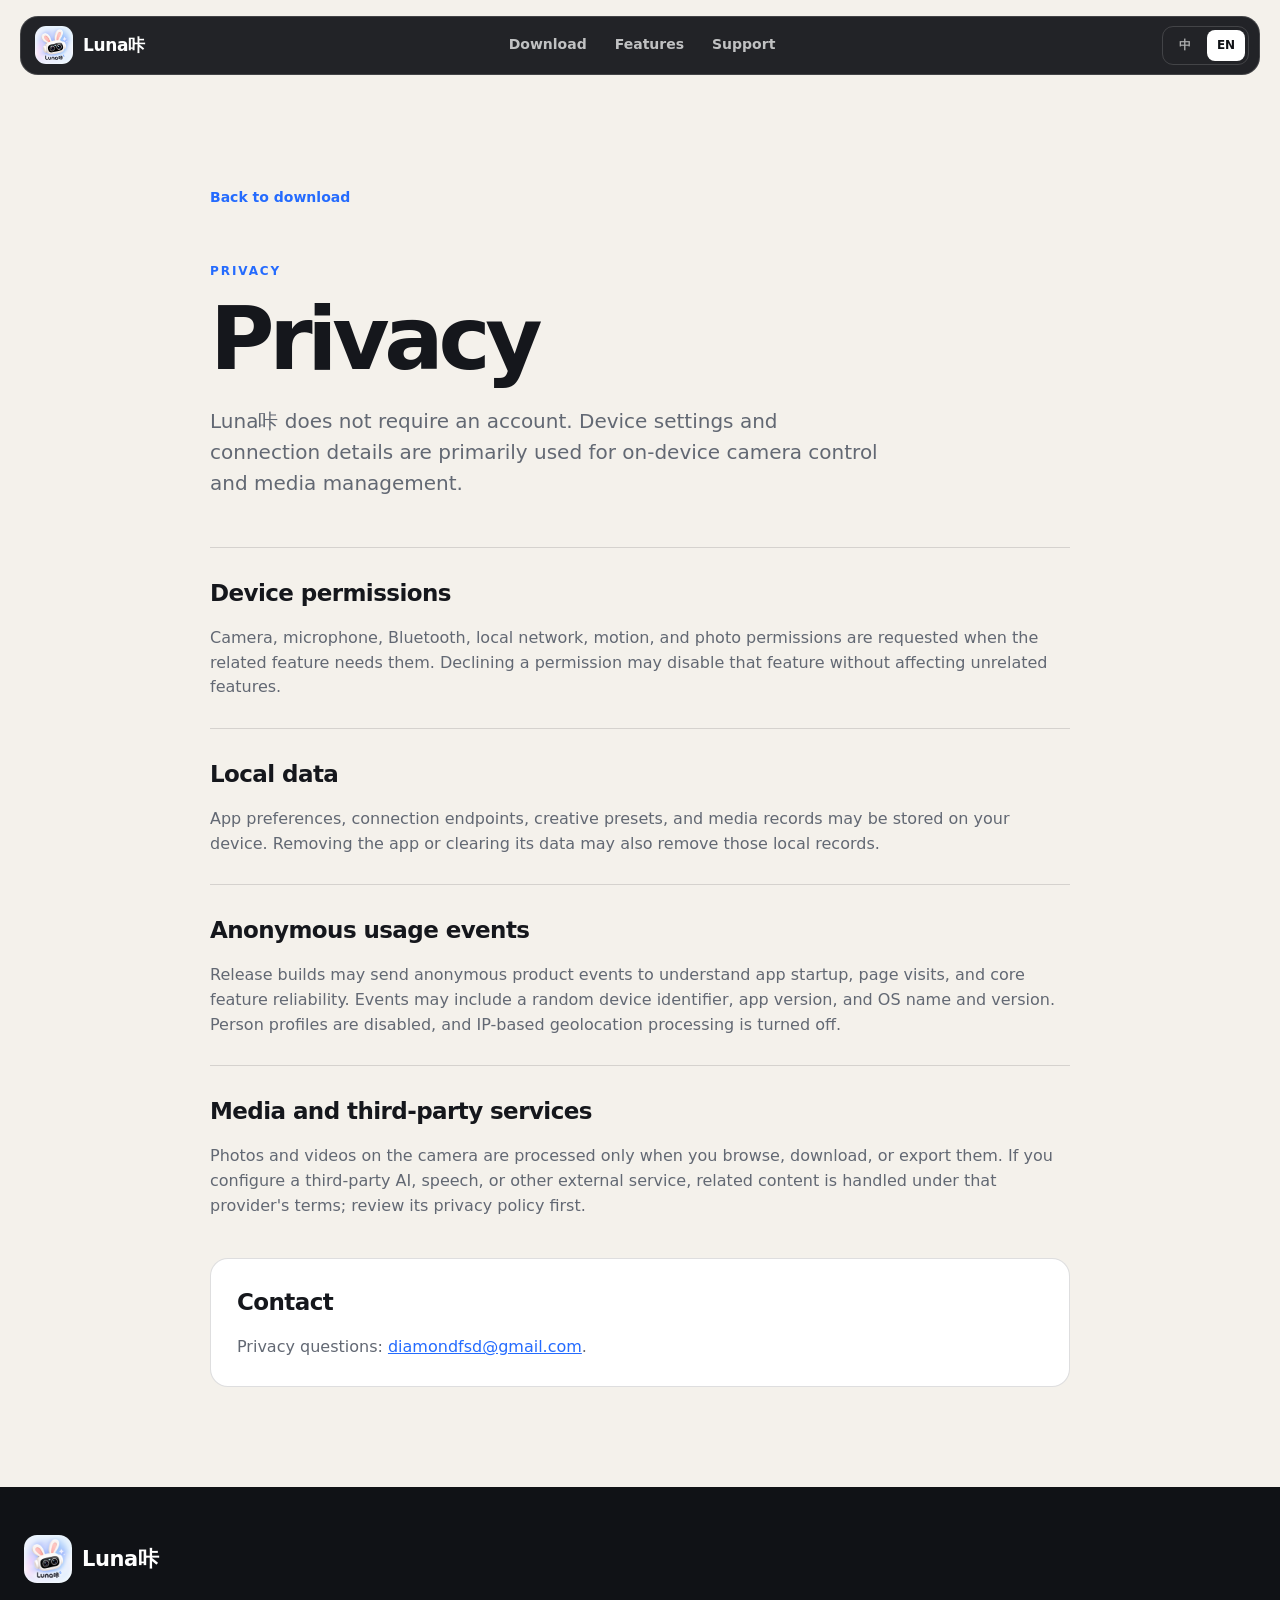
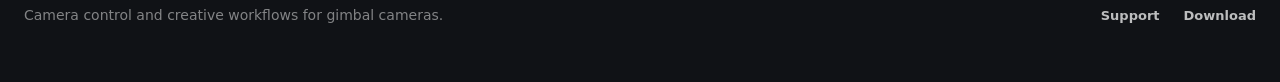
==== privacy.html @ 202756f4 "chore: publish Luna咔 pages" ====
<!DOCTYPE html>
<html lang="zh-CN">
  <head>
    <meta charset="utf-8">
    <meta name="viewport" content="width=device-width, initial-scale=1">
    <meta name="theme-color" content="#101216">
    <meta name="description" content="Luna咔隐私说明。">
    <title>Luna咔 - 隐私说明</title>
    <link rel="icon" href="./assets/media/luna-logo.png">
    <link rel="stylesheet" href="./assets/site.css">
  </head>
  <body class="subpage">
    <a class="skip-link" href="#main" data-i18n="skipToContent">跳到主要内容</a>
    <header class="site-header">
      <a class="brand" href="./" aria-label="Luna咔">
        <img src="./assets/media/luna-logo.png" alt="">
        <span>Luna咔</span>
      </a>
      <nav class="nav-links" aria-label="Primary">
        <a href="./#download" data-i18n="navDownload">下载</a>
        <a href="./#features" data-i18n="navFeatures">功能</a>
        <a href="./support.html" data-i18n="navSupport">支持</a>
      </nav>
      <div class="language-switcher" role="group" aria-label="Language">
        <button type="button" data-language="zh" aria-pressed="true">中</button>
        <button type="button" data-language="en" aria-pressed="false">EN</button>
      </div>
    </header>

    <main id="main" class="document-shell">
      <a class="back-link" href="./" data-i18n="backHome">返回下载页</a>
      <p class="eyebrow eyebrow-dark" data-i18n="privacyEyebrow">PRIVACY</p>
      <h1 data-i18n="privacyTitle">隐私说明</h1>
      <p class="document-lead" data-i18n="privacyLead">
        Luna咔不需要账号，设备设置和连接信息主要用于完成本机相机控制与素材管理。
      </p>

      <section class="document-panel" data-lang-block="zh">
        <h2>设备权限</h2>
        <p>相机、麦克风、蓝牙、本地网络、动作与照片权限只会在对应功能需要时请求。用户拒绝权限后，相关功能可能不可用，但不影响未依赖该权限的其他功能。</p>
      </section>
      <section class="document-panel" data-lang-block="en" hidden>
        <h2>Device permissions</h2>
        <p>Camera, microphone, Bluetooth, local network, motion, and photo permissions are requested when the related feature needs them. Declining a permission may disable that feature without affecting unrelated features.</p>
      </section>

      <section class="document-panel" data-lang-block="zh">
        <h2>本地数据</h2>
        <p>应用偏好、连接端点、创作预设和素材记录可能保存在设备本地。删除应用或清除数据可能同时删除这些本地记录。</p>
      </section>
      <section class="document-panel" data-lang-block="en" hidden>
        <h2>Local data</h2>
        <p>App preferences, connection endpoints, creative presets, and media records may be stored on your device. Removing the app or clearing its data may also remove those local records.</p>
      </section>

      <section class="document-panel" data-lang-block="zh">
        <h2>匿名使用统计</h2>
        <p>正式版可能发送匿名产品事件，用于了解启动、页面访问和核心功能是否正常工作。事件可包含随机设备标识、App 版本、系统名称与版本；不启用用户画像，并关闭基于 IP 的地理信息处理。</p>
      </section>
      <section class="document-panel" data-lang-block="en" hidden>
        <h2>Anonymous usage events</h2>
        <p>Release builds may send anonymous product events to understand app startup, page visits, and core feature reliability. Events may include a random device identifier, app version, and OS name and version. Person profiles are disabled, and IP-based geolocation processing is turned off.</p>
      </section>

      <section class="document-panel" data-lang-block="zh">
        <h2>媒体与第三方服务</h2>
        <p>相机中的照片和视频仅在用户主动浏览、下载或导出时处理。若用户配置并使用第三方 AI、语音或其他外部服务，相关内容会按照该服务的规则处理，请先阅读对应服务的隐私政策。</p>
      </section>
      <section class="document-panel" data-lang-block="en" hidden>
        <h2>Media and third-party services</h2>
        <p>Photos and videos on the camera are processed only when you browse, download, or export them. If you configure a third-party AI, speech, or other external service, related content is handled under that provider's terms; review its privacy policy first.</p>
      </section>

      <section class="document-panel contact-panel" data-lang-block="zh">
        <h2>联系</h2>
        <p>隐私问题请联系 <a href="mailto:diamondfsd@gmail.com?subject=Luna%E5%92%94%20privacy">diamondfsd@gmail.com</a>。</p>
      </section>
      <section class="document-panel contact-panel" data-lang-block="en" hidden>
        <h2>Contact</h2>
        <p>Privacy questions: <a href="mailto:diamondfsd@gmail.com?subject=LunaKa%20privacy">diamondfsd@gmail.com</a>.</p>
      </section>
    </main>

    <footer class="site-footer">
      <div>
        <a class="brand brand-footer" href="./">
          <img src="./assets/media/luna-logo.png" alt="">
          <span>Luna咔</span>
        </a>
        <p data-i18n="footerLine">云台相机操控与创作应用。</p>
      </div>
      <nav aria-label="Footer">
        <a href="./support.html" data-i18n="footerSupport">技术支持</a>
        <a href="./#download" data-i18n="footerDownload">下载</a>
      </nav>
    </footer>
    <script src="./assets/site.js" defer></script>
  </body>
</html>
---- assets/site.css ----
:root {
  color-scheme: light;
  --ink: #15171c;
  --muted: #626873;
  --paper: #f4f1eb;
  --paper-strong: #fffdf8;
  --night: #101216;
  --night-soft: #191c22;
  --line: rgba(21, 23, 28, 0.14);
  --line-dark: rgba(255, 255, 255, 0.15);
  --blue: #246bfe;
  --blue-deep: #1454d8;
  --coral: #f18982;
  --cream: #fff3eb;
  --success: #72e4c1;
  --shadow: 0 30px 80px rgba(12, 18, 33, 0.22);
  font-family: "SF Pro Display", "PingFang SC", "Microsoft YaHei", system-ui,
    -apple-system, BlinkMacSystemFont, sans-serif;
}

* {
  box-sizing: border-box;
}

html {
  scroll-behavior: smooth;
}

body {
  margin: 0;
  background: var(--paper);
  color: var(--ink);
  font-size: 16px;
  line-height: 1.55;
}

body,
button,
a {
  -webkit-font-smoothing: antialiased;
}

a {
  color: inherit;
}

img,
video {
  display: block;
  max-width: 100%;
}

button,
input,
textarea,
select {
  font: inherit;
}

[hidden] {
  display: none !important;
}

.skip-link {
  position: fixed;
  z-index: 100;
  top: 12px;
  left: 12px;
  transform: translateY(-160%);
  border-radius: 10px;
  background: var(--blue);
  color: #fff;
  padding: 10px 14px;
  text-decoration: none;
}

.skip-link:focus {
  transform: translateY(0);
}

.site-header {
  position: fixed;
  z-index: 20;
  top: 0;
  right: 0;
  left: 0;
  display: grid;
  grid-template-columns: 1fr auto 1fr;
  align-items: center;
  gap: 24px;
  width: min(1240px, calc(100% - 40px));
  margin: 16px auto 0;
  border: 1px solid var(--line-dark);
  border-radius: 18px;
  background: rgba(16, 18, 22, 0.92);
  color: #fff;
  padding: 9px 10px 9px 14px;
  backdrop-filter: blur(18px);
}

.brand {
  display: inline-flex;
  align-items: center;
  gap: 10px;
  width: fit-content;
  color: inherit;
  font-size: 17px;
  font-weight: 760;
  letter-spacing: -0.02em;
  text-decoration: none;
}

.brand img {
  width: 38px;
  height: 38px;
  border-radius: 11px;
  object-fit: cover;
}

.nav-links {
  display: flex;
  align-items: center;
  gap: 28px;
}

.nav-links a {
  color: rgba(255, 255, 255, 0.72);
  font-size: 14px;
  font-weight: 650;
  text-decoration: none;
  transition: color 160ms ease;
}

.nav-links a:hover,
.nav-links a[aria-current="page"] {
  color: #fff;
}

.language-switcher {
  display: flex;
  justify-self: end;
  gap: 3px;
  border: 1px solid var(--line-dark);
  border-radius: 11px;
  padding: 3px;
}

.language-switcher button {
  min-width: 38px;
  border: 0;
  border-radius: 8px;
  background: transparent;
  color: rgba(255, 255, 255, 0.62);
  cursor: pointer;
  padding: 6px 8px;
  font-size: 12px;
  font-weight: 750;
}

.language-switcher button[aria-pressed="true"] {
  background: #fff;
  color: var(--night);
}

.hero {
  display: grid;
  grid-template-columns: minmax(0, 0.92fr) minmax(420px, 0.78fr);
  align-items: center;
  gap: clamp(42px, 7vw, 104px);
  min-height: 100svh;
  overflow: hidden;
  background: var(--night);
  color: #fff;
  padding: 150px max(24px, calc((100vw - 1240px) / 2)) 78px;
}

.hero-copy {
  position: relative;
  z-index: 2;
}

.eyebrow {
  margin: 0 0 15px;
  color: #8db2ff;
  font-size: 12px;
  font-weight: 820;
  letter-spacing: 0.16em;
}

.eyebrow-dark {
  color: var(--blue);
}

.hero h1 {
  margin: 0;
  font-size: clamp(64px, 9vw, 126px);
  line-height: 0.92;
  letter-spacing: -0.065em;
}

.hero-lead {
  max-width: 650px;
  margin: 30px 0 0;
  font-size: clamp(25px, 3vw, 43px);
  font-weight: 680;
  line-height: 1.18;
  letter-spacing: -0.045em;
}

.hero-summary {
  max-width: 570px;
  margin: 18px 0 0;
  color: rgba(255, 255, 255, 0.62);
  font-size: 17px;
}

.hero-actions {
  display: flex;
  flex-wrap: wrap;
  gap: 10px;
  margin-top: 36px;
}

.button {
  display: inline-flex;
  min-height: 48px;
  align-items: center;
  justify-content: center;
  gap: 9px;
  border: 1px solid transparent;
  border-radius: 12px;
  cursor: pointer;
  padding: 12px 18px;
  font-weight: 740;
  text-decoration: none;
  transition:
    background-color 160ms ease,
    border-color 160ms ease,
    color 160ms ease,
    transform 160ms ease;
}

.button:hover {
  transform: translateY(-1px);
}

.button svg {
  width: 19px;
  height: 19px;
  fill: none;
  stroke: currentColor;
  stroke-linecap: round;
  stroke-linejoin: round;
  stroke-width: 2;
}

.button-primary {
  background: var(--blue);
  color: #fff;
}

.button-primary:hover {
  background: #3579ff;
}

.button-secondary {
  border-color: var(--line-dark);
  background: transparent;
  color: #fff;
}

.button-secondary:hover {
  border-color: rgba(255, 255, 255, 0.36);
  background: rgba(255, 255, 255, 0.06);
}

.hero-release {
  display: flex;
  flex-wrap: wrap;
  gap: 34px;
  margin: 40px 0 0;
  padding-top: 22px;
  border-top: 1px solid var(--line-dark);
}

.hero-release div {
  min-width: 120px;
}

.hero-release dt,
.platform-meta dt {
  color: rgba(255, 255, 255, 0.48);
  font-size: 12px;
}

.hero-release dd {
  margin: 4px 0 0;
  font-weight: 720;
}

.hero-visual {
  position: relative;
  justify-self: end;
  width: min(100%, 480px);
  aspect-ratio: 1 / 1;
  overflow: hidden;
  border: 1px solid rgba(255, 255, 255, 0.14);
  border-radius: 30px;
  background: #dce6f7;
  box-shadow: var(--shadow);
}

.hero-visual::after {
  position: absolute;
  inset: 0;
  border: 1px solid rgba(255, 255, 255, 0.2);
  border-radius: inherit;
  content: "";
  pointer-events: none;
}

.hero-visual video {
  width: 100%;
  height: 100%;
  object-fit: cover;
}

.download-section,
.feature-section {
  padding: 110px max(24px, calc((100vw - 1240px) / 2));
  background: var(--paper-strong);
}

.section-heading {
  max-width: 760px;
}

.section-heading h2 {
  margin: 0;
  font-size: clamp(38px, 5vw, 68px);
  line-height: 1.02;
  letter-spacing: -0.055em;
}

.section-heading > p:last-child {
  max-width: 650px;
  margin: 20px 0 0;
  color: var(--muted);
  font-size: 18px;
}

.platform-grid {
  display: grid;
  grid-template-columns: 1.4fr 1fr 1fr;
  align-items: stretch;
  gap: 14px;
  margin-top: 54px;
}

.platform-item {
  display: flex;
  min-height: 360px;
  flex-direction: column;
  border: 1px solid var(--line);
  border-radius: 18px;
  background: #f7f5f0;
  padding: 24px;
}

.platform-item-primary {
  background: var(--night);
  color: #fff;
}

.platform-heading {
  display: flex;
  align-items: center;
  gap: 14px;
}

.platform-heading h3 {
  margin: 0;
  font-size: 22px;
  letter-spacing: -0.025em;
}

.platform-heading p {
  margin: 2px 0 0;
  color: var(--muted);
  font-size: 13px;
}

.platform-item-primary .platform-heading p {
  color: rgba(255, 255, 255, 0.5);
}

.platform-monogram {
  display: inline-flex;
  min-width: 48px;
  height: 48px;
  align-items: center;
  justify-content: center;
  border: 1px solid var(--line);
  border-radius: 12px;
  font-size: 14px;
  font-weight: 800;
}

.platform-item-primary .platform-monogram {
  border-color: rgba(255, 255, 255, 0.16);
  background: rgba(255, 255, 255, 0.08);
}

.platform-meta {
  display: grid;
  grid-template-columns: repeat(3, minmax(0, 1fr));
  gap: 14px;
  margin: 42px 0 0;
}

.platform-meta dd {
  margin: 5px 0 0;
  font-weight: 740;
}

.release-notes {
  display: -webkit-box;
  overflow: hidden;
  margin: 22px 0 0;
  color: rgba(255, 255, 255, 0.62);
  font-size: 13px;
  -webkit-box-orient: vertical;
  -webkit-line-clamp: 4;
}

.platform-state {
  display: inline-flex;
  width: fit-content;
  align-items: center;
  margin: 44px 0 0;
  border: 1px solid var(--line);
  border-radius: 999px;
  color: var(--muted);
  padding: 7px 11px;
  font-size: 12px;
  font-weight: 750;
}

.platform-item .button-wide {
  width: 100%;
  margin-top: auto;
}

.button-quiet {
  border-color: var(--line);
  background: transparent;
  color: var(--ink);
}

.button-quiet:hover {
  border-color: var(--ink);
}

.follow-section {
  overflow: hidden;
  background: #eaf1ff;
  padding: 86px max(24px, calc((100vw - 1240px) / 2));
}

.follow-grid {
  display: grid;
  grid-template-columns: minmax(260px, 380px) minmax(0, 1fr);
  align-items: center;
  gap: clamp(48px, 8vw, 112px);
}

.follow-qr {
  width: 100%;
  height: auto;
  border-radius: 24px;
  box-shadow: 0 28px 70px rgba(32, 56, 132, 0.18);
}

.follow-copy h2 {
  margin: 0;
  font-size: clamp(42px, 6vw, 76px);
  line-height: 1;
  letter-spacing: -0.055em;
}

.follow-lead {
  max-width: 660px;
  margin: 24px 0 0;
  color: var(--muted);
  font-size: 20px;
}

.follow-id {
  display: flex;
  align-items: baseline;
  gap: 20px;
  margin: 38px 0 0;
  border-top: 1px solid rgba(21, 23, 28, 0.14);
  padding-top: 22px;
  color: var(--muted);
}

.follow-id strong {
  color: var(--ink);
  font-size: 25px;
  letter-spacing: -0.02em;
}

.feature-section {
  border-top: 1px solid var(--line);
}

.compact-heading {
  max-width: 720px;
}

.feature-list {
  display: grid;
  grid-template-columns: repeat(3, minmax(0, 1fr));
  gap: 28px;
  margin-top: 72px;
}

.feature-list article {
  border-top: 2px solid var(--ink);
  padding-top: 18px;
}

.feature-list article > span {
  color: var(--blue);
  font-size: 12px;
  font-weight: 800;
}

.feature-list h3 {
  margin: 22px 0 0;
  font-size: 25px;
  letter-spacing: -0.03em;
}

.feature-list p {
  margin: 10px 0 0;
  color: var(--muted);
}

.site-footer {
  display: flex;
  align-items: flex-end;
  justify-content: space-between;
  gap: 32px;
  background: var(--night);
  color: #fff;
  padding: 48px max(24px, calc((100vw - 1240px) / 2)) 56px;
}

.brand-footer {
  font-size: 21px;
}

.brand-footer img {
  width: 48px;
  height: 48px;
  border-radius: 13px;
}

.site-footer p {
  margin: 14px 0 0;
  color: rgba(255, 255, 255, 0.48);
  font-size: 14px;
}

.site-footer nav {
  display: flex;
  flex-wrap: wrap;
  justify-content: flex-end;
  gap: 16px 24px;
}

.site-footer nav a {
  color: rgba(255, 255, 255, 0.72);
  font-size: 13px;
  font-weight: 680;
  text-decoration: none;
}

.site-footer nav a:hover {
  color: #fff;
}

.toast {
  position: fixed;
  z-index: 50;
  right: 20px;
  bottom: 20px;
  max-width: 320px;
  border: 1px solid var(--line-dark);
  border-radius: 12px;
  background: var(--night);
  box-shadow: 0 18px 46px rgba(12, 18, 33, 0.25);
  color: #fff;
  padding: 12px 15px;
  font-size: 14px;
}

.subpage .site-header {
  position: sticky;
  top: 16px;
}

.document-shell {
  width: min(860px, calc(100% - 40px));
  margin: 0 auto;
  padding: 110px 0 100px;
}

.document-shell h1 {
  margin: 0;
  font-size: clamp(50px, 8vw, 88px);
  line-height: 0.98;
  letter-spacing: -0.06em;
}

.document-lead {
  max-width: 680px;
  margin: 24px 0 48px;
  color: var(--muted);
  font-size: 20px;
}

.back-link {
  display: inline-block;
  margin-bottom: 54px;
  color: var(--blue);
  font-size: 14px;
  font-weight: 720;
  text-decoration: none;
}

.document-panel {
  border-top: 1px solid var(--line);
  padding: 28px 0;
}

.document-panel h2 {
  margin: 0;
  font-size: 23px;
  letter-spacing: -0.025em;
}

.document-panel p,
.document-panel ul {
  margin: 14px 0 0;
  color: var(--muted);
}

.document-panel li + li {
  margin-top: 9px;
}

.document-panel code {
  border: 1px solid var(--line);
  border-radius: 7px;
  background: #fff;
  color: var(--ink);
  padding: 2px 6px;
}

.document-panel a {
  color: var(--blue);
}

.contact-panel {
  margin-top: 12px;
  border: 1px solid var(--line);
  border-radius: 18px;
  background: #fff;
  padding: 26px;
}

.support-qr {
  width: min(100%, 300px);
  height: auto;
  margin: 24px auto 0;
  border-radius: 18px;
}

.support-follow-hint {
  text-align: center;
}

@media (max-width: 980px) {
  .hero {
    grid-template-columns: 1fr;
    gap: 54px;
    padding-top: 142px;
  }

  .hero-visual {
    justify-self: start;
    width: min(78vw, 420px);
  }

  .platform-grid {
    grid-template-columns: 1fr 1fr;
  }

  .platform-item-primary {
    grid-column: 1 / -1;
    min-height: 330px;
  }

}

@media (max-width: 700px) {
  .site-header {
    grid-template-columns: 1fr auto;
    width: calc(100% - 24px);
    margin-top: 12px;
  }

  .nav-links {
    display: none;
  }

  .hero {
    min-height: auto;
    padding: 126px 18px 72px;
  }

  .hero h1 {
    font-size: clamp(62px, 23vw, 92px);
  }

  .hero-lead {
    font-size: 29px;
  }

  .hero-actions,
  .hero-actions .button {
    width: 100%;
  }

  .hero-release {
    gap: 22px;
  }

  .hero-visual {
    width: min(100%, 360px);
    border-radius: 24px;
  }

  .download-section,
  .feature-section,
  .site-footer {
    padding-right: 18px;
    padding-left: 18px;
  }

  .download-section,
  .feature-section {
    padding-top: 78px;
    padding-bottom: 78px;
  }

  .platform-grid,
  .feature-list {
    grid-template-columns: 1fr;
  }

  .follow-section {
    padding-right: 18px;
    padding-left: 18px;
  }

  .follow-grid {
    grid-template-columns: 1fr;
    gap: 38px;
  }

  .follow-qr {
    width: min(100%, 360px);
    justify-self: center;
  }

  .platform-item {
    min-height: 300px;
  }

  .platform-item-primary {
    grid-column: auto;
  }

  .platform-meta {
    grid-template-columns: 1fr 1fr;
  }

  .feature-list {
    margin-top: 48px;
  }

  .site-footer {
    align-items: flex-start;
    flex-direction: column;
  }

  .site-footer nav {
    justify-content: flex-start;
  }

  .document-shell {
    width: calc(100% - 36px);
    padding-top: 76px;
  }
}

@media (prefers-reduced-motion: reduce) {
  html {
    scroll-behavior: auto;
  }

  *,
  *::before,
  *::after {
    scroll-behavior: auto !important;
    transition-duration: 0.01ms !important;
  }
}
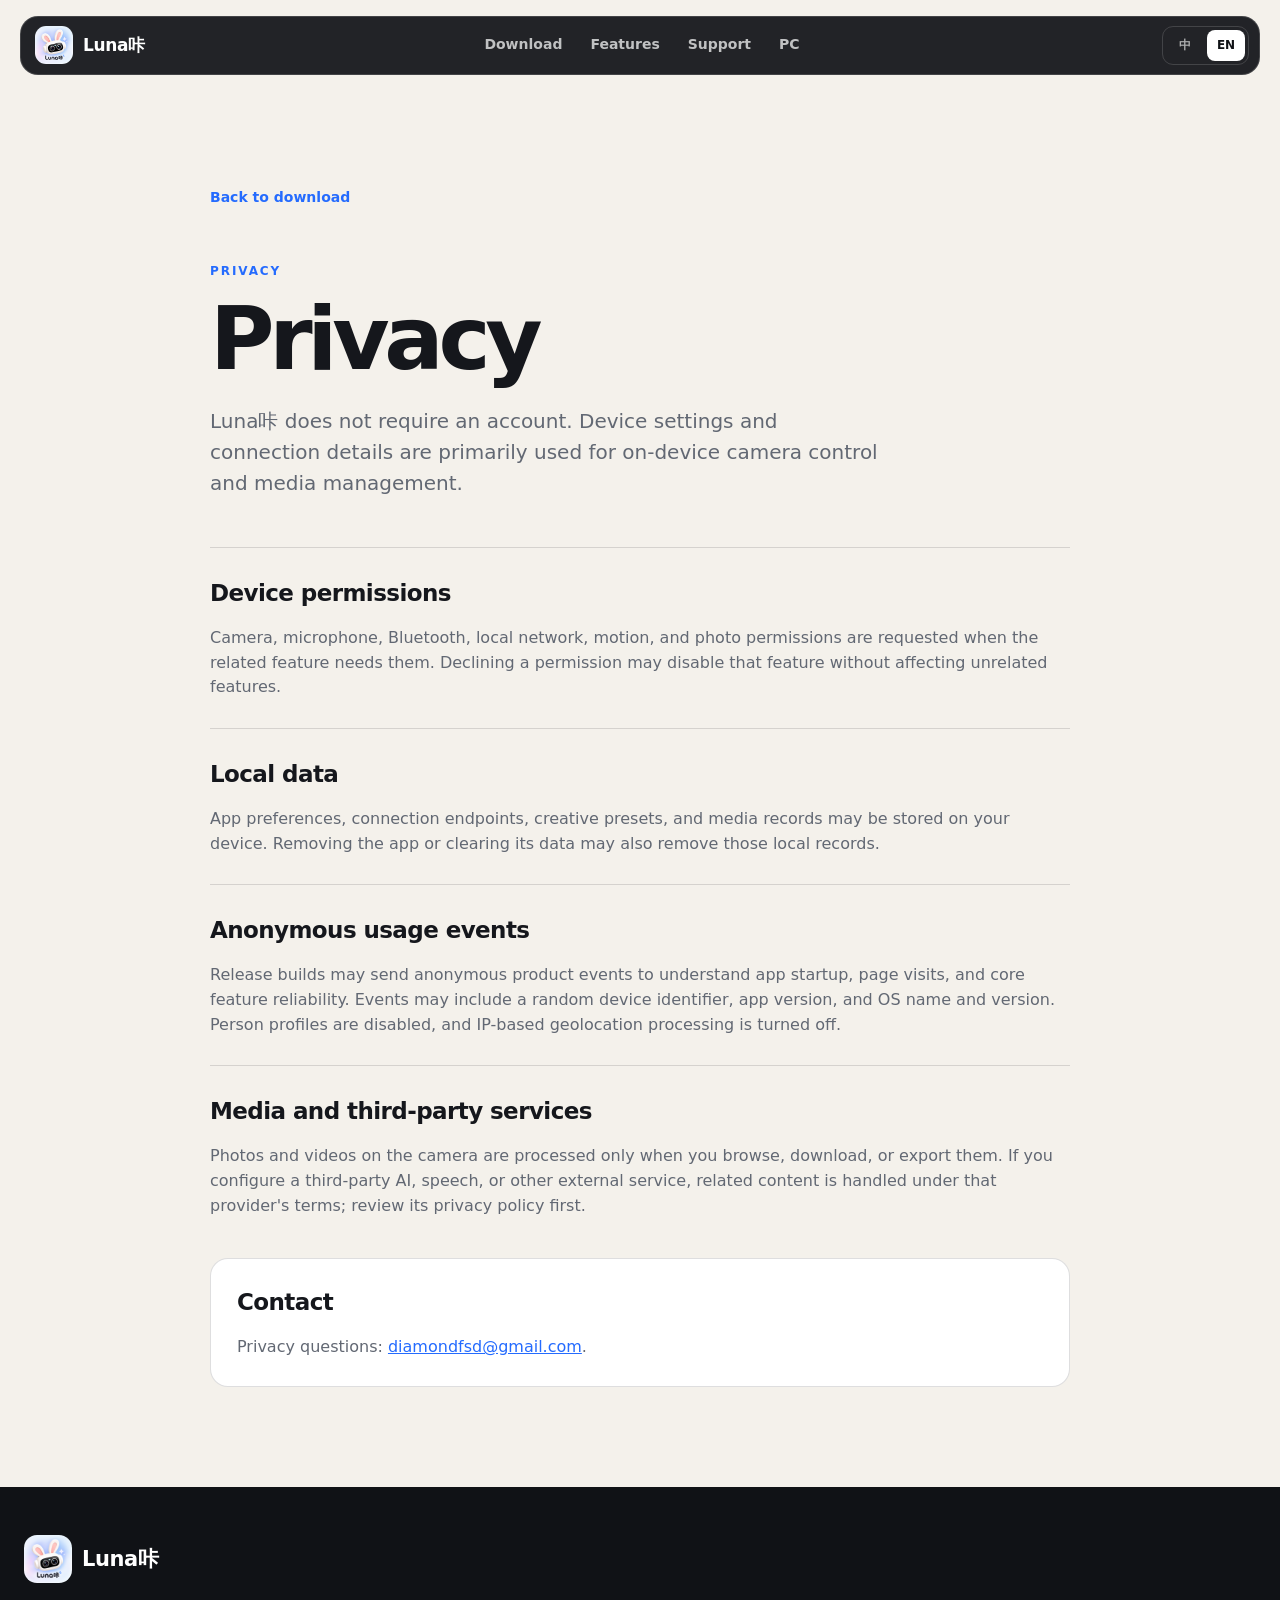
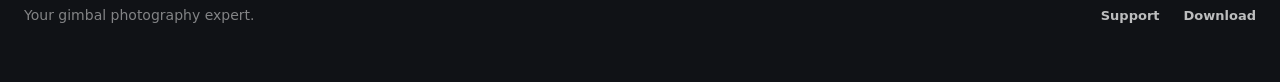
==== commit 75fe6e33: "chore: publish Luna咔 pages" ====
--- a/privacy.html
+++ b/privacy.html
@@ -20,6 +20,7 @@
         <a href="./#download" data-i18n="navDownload">下载</a>
         <a href="./#features" data-i18n="navFeatures">功能</a>
         <a href="./support.html" data-i18n="navSupport">支持</a>
+        <a href="http://luna.diamondfsd.com/" target="_blank" rel="noreferrer" data-i18n="navPc">PC 版</a>
       </nav>
       <div class="language-switcher" role="group" aria-label="Language">
         <button type="button" data-language="zh" aria-pressed="true">中</button>
--- a/assets/site.css
+++ b/assets/site.css
@@ -351,7 +351,7 @@
 
 .platform-grid {
   display: grid;
-  grid-template-columns: 1.4fr 1fr 1fr;
+  grid-template-columns: 1.4fr repeat(2, minmax(0, 1fr));
   align-items: stretch;
   gap: 14px;
   margin-top: 54px;
@@ -415,7 +415,42 @@
   display: grid;
   grid-template-columns: repeat(3, minmax(0, 1fr));
   gap: 14px;
-  margin: 42px 0 0;
+  margin: 0;
+}
+
+.android-download-layout {
+  display: grid;
+  grid-template-columns: 128px minmax(0, 1fr);
+  align-items: center;
+  gap: 22px;
+  margin-top: 32px;
+}
+
+.android-qr-panel {
+  display: flex;
+  align-items: center;
+  flex-direction: column;
+  gap: 9px;
+  color: rgba(255, 255, 255, 0.58);
+  font-size: 12px;
+  font-weight: 680;
+}
+
+.android-qr {
+  display: grid;
+  width: 128px;
+  height: 128px;
+  place-items: center;
+  border-radius: 12px;
+  background: #fff;
+  color: var(--night);
+  font-size: 12px;
+}
+
+.android-qr svg {
+  display: block;
+  width: 112px;
+  height: 112px;
 }
 
 .platform-meta dd {
@@ -709,11 +744,6 @@
     grid-template-columns: 1fr 1fr;
   }
 
-  .platform-item-primary {
-    grid-column: 1 / -1;
-    min-height: 330px;
-  }
-
 }
 
 @media (max-width: 700px) {
@@ -799,6 +829,17 @@
     grid-template-columns: 1fr 1fr;
   }
 
+  .android-download-layout {
+    grid-template-columns: 112px minmax(0, 1fr);
+    gap: 16px;
+  }
+
+  .android-qr,
+  .android-qr svg {
+    width: 104px;
+    height: 104px;
+  }
+
   .feature-list {
     margin-top: 48px;
   }
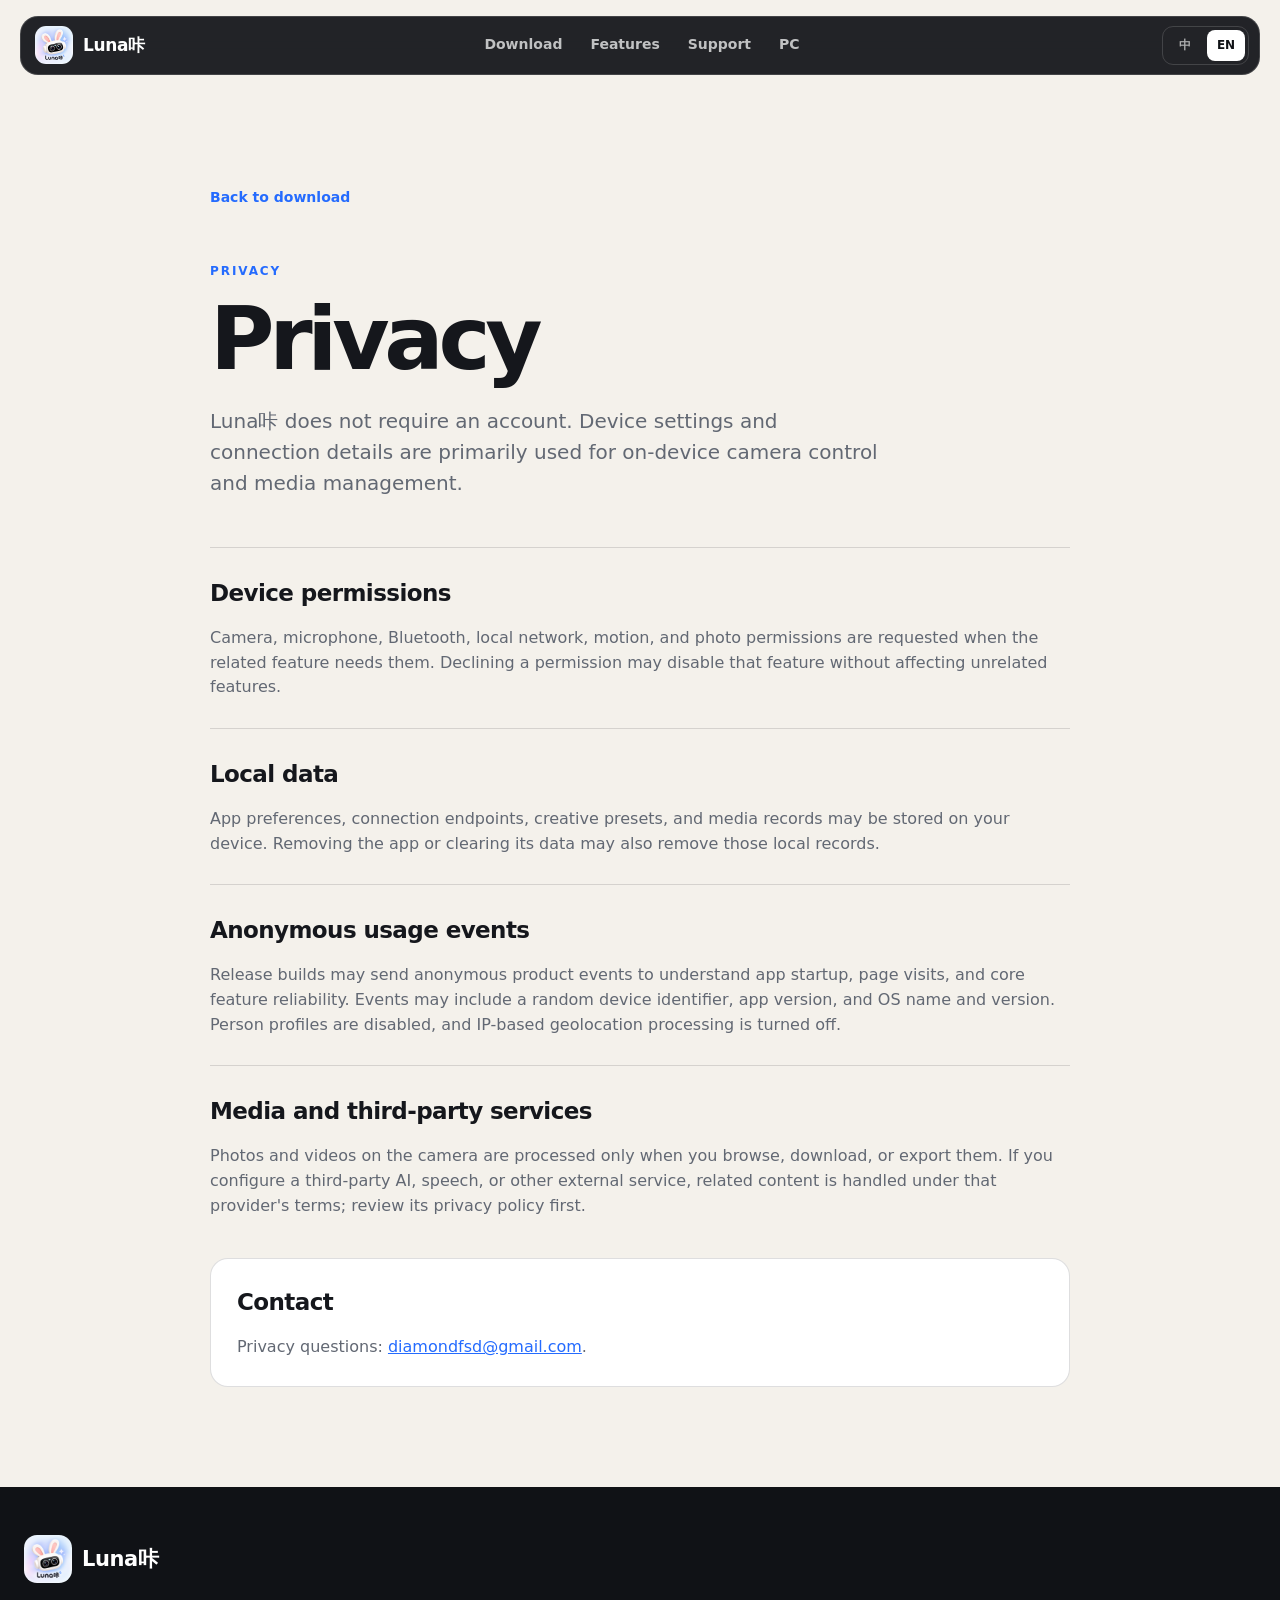
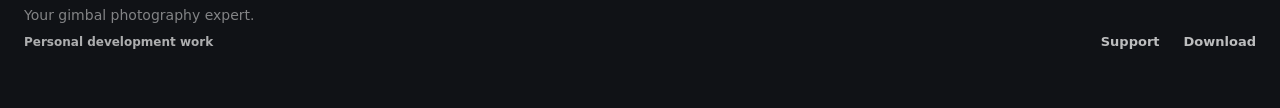
==== commit 69926e41: "chore: publish Luna咔 pages" ====
--- a/privacy.html
+++ b/privacy.html
@@ -89,6 +89,7 @@
           <span>Luna咔</span>
         </a>
         <p data-i18n="footerLine">云台相机操控与创作应用。</p>
+        <p class="footer-credit" data-i18n="personalDevelopmentWork">个人开发作品</p>
       </div>
       <nav aria-label="Footer">
         <a href="./support.html" data-i18n="footerSupport">技术支持</a>
--- a/assets/site.css
+++ b/assets/site.css
@@ -609,6 +609,13 @@
   font-size: 14px;
 }
 
+.site-footer .footer-credit {
+  margin-top: 7px;
+  color: rgba(255, 255, 255, 0.66);
+  font-size: 12px;
+  font-weight: 680;
+}
+
 .site-footer nav {
   display: flex;
   flex-wrap: wrap;
